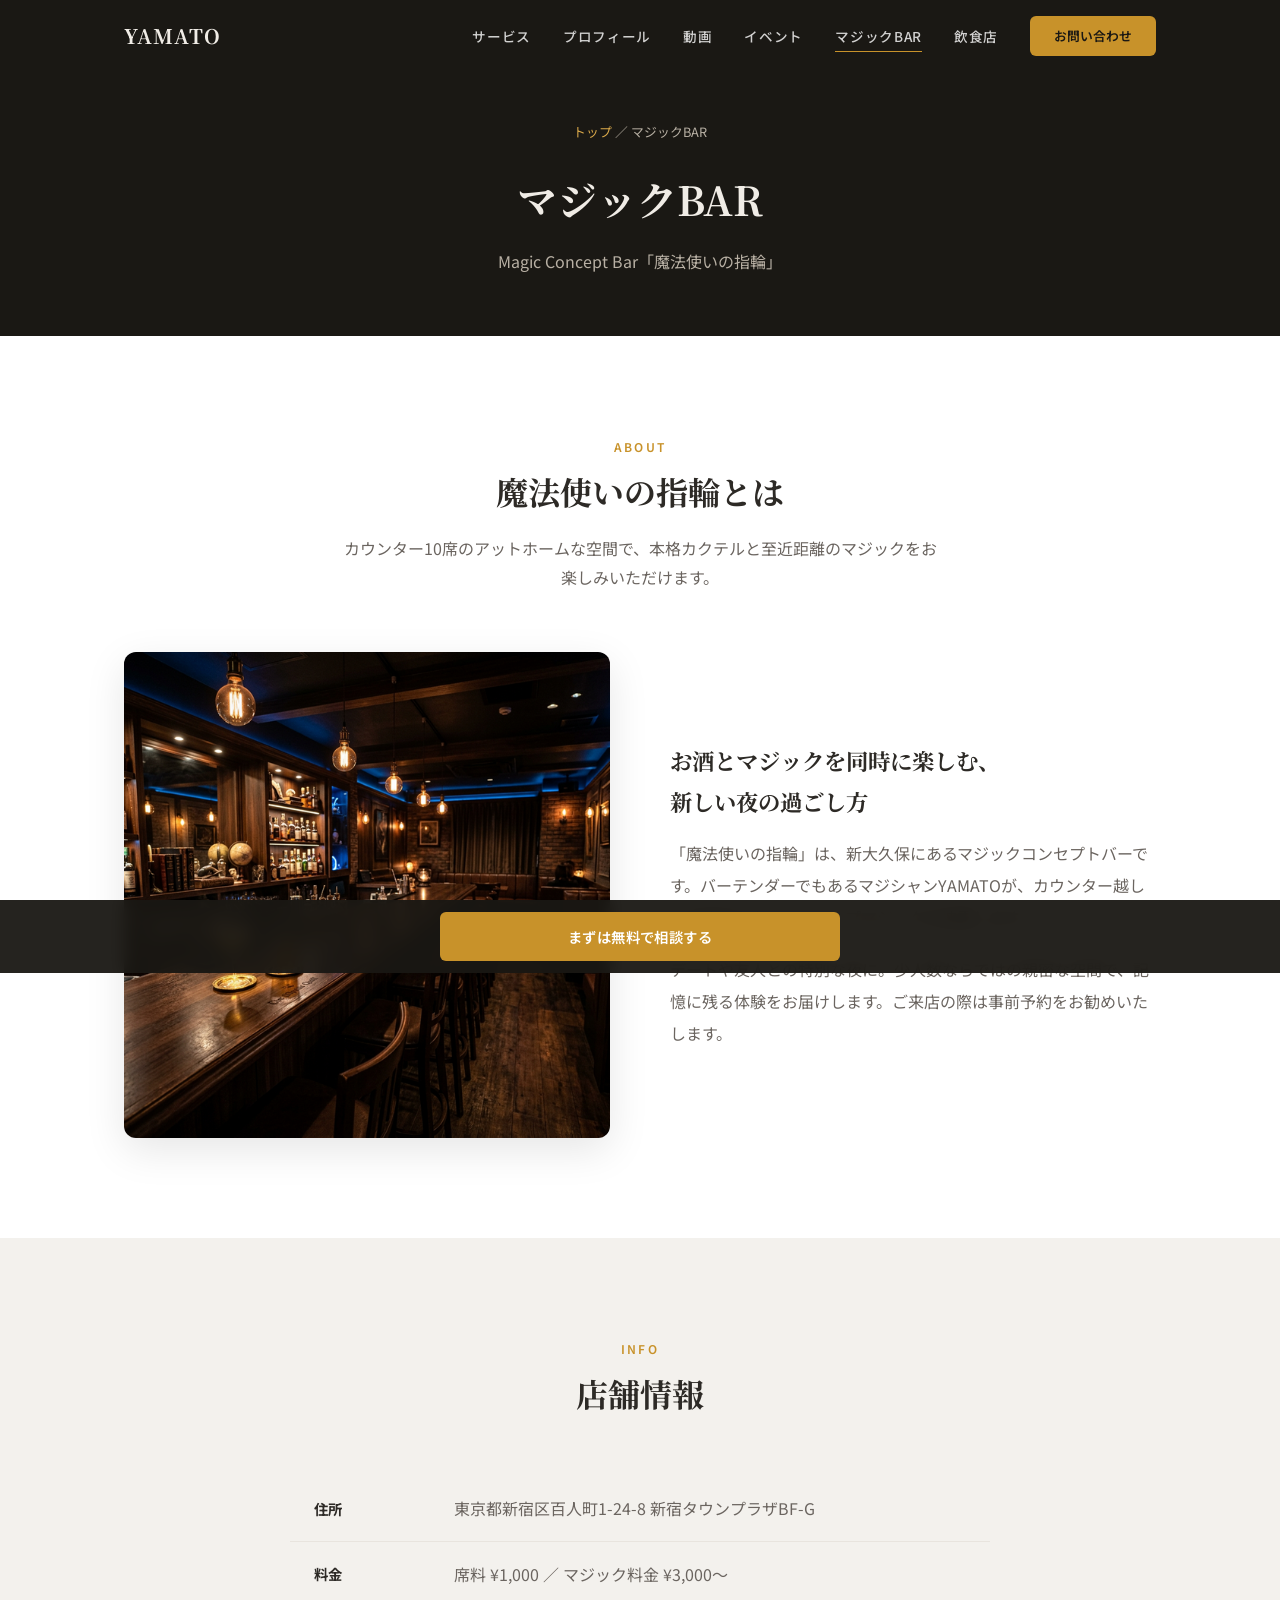
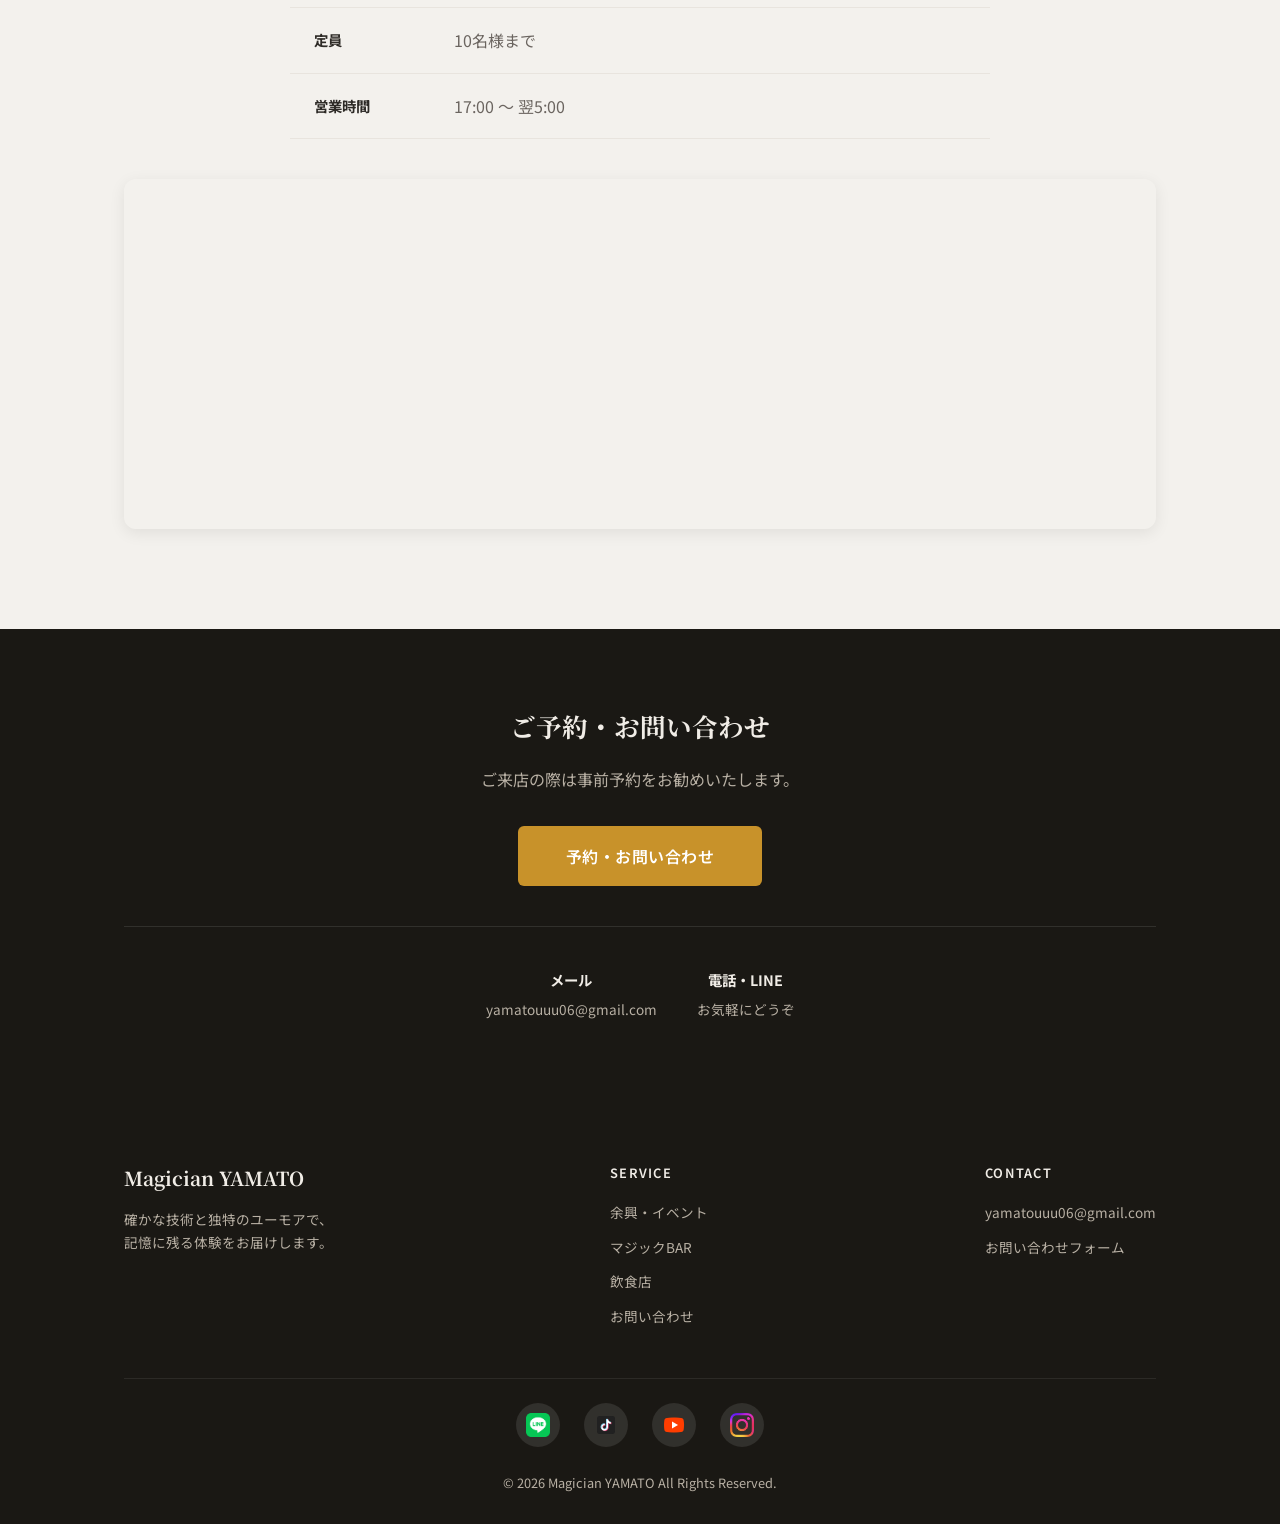
==== bar.html @ 11f5b555 "feat: サイト全体を v2 にリニューアル v1（単一CSS + 個別HTMLの静的構成）を削除し、 v2（コンポーネント化・モダンデザイン）に完全置き換え。  主な変更点: - JS分離: co" ====
<!DOCTYPE html>
<html lang="ja">

<head>
    <script type="text/javascript">
        (function (c, l, a, r, i, t, y) {
            c[a] = c[a] || function () { (c[a].q = c[a].q || []).push(arguments) };
            t = l.createElement(r); t.async = 1; t.src = "https://www.clarity.ms/tag/" + i;
            y = l.getElementsByTagName(r)[0]; y.parentNode.insertBefore(t, y);
        })(window, document, "clarity", "script", "vkam0jo5xu");
    </script>
    <script async src="https://www.googletagmanager.com/gtag/js?id=G-V3HK06NE58"></script>
    <script>
        window.dataLayer = window.dataLayer || [];
        function gtag() { dataLayer.push(arguments); }
        gtag('js', new Date());
        gtag('config', 'G-V3HK06NE58');
        gtag('config', 'AW-17816351646');
    </script>
    <meta charset="UTF-8">
    <meta name="viewport" content="width=device-width, initial-scale=1.0">
    <meta name="description"
        content="マジックBAR「魔法使いの指輪」。東京都新宿区百人町1-24-8 新宿タウンプラザBF-G。本格カクテルと至近距離のマジック。席料¥1,000、マジック料金¥3,000〜。">
    <title>マジックBAR「魔法使いの指輪」 | プロマジシャン 大和(YAMATO)</title>
    <link rel="stylesheet" href="style.css">
    <link
        href="https://fonts.googleapis.com/css2?family=Noto+Serif+JP:wght@400;700&family=Noto+Sans+JP:wght@400;500;600;700&display=swap"
        rel="stylesheet">
</head>

<body>

    <!-- Page Hero -->
    <section class="page-hero">
        <div class="container">
            <p class="breadcrumb"><a href="index.html">トップ</a> ／ マジックBAR</p>
            <h1>マジックBAR</h1>
            <p>Magic Concept Bar「魔法使いの指輪」</p>
        </div>
    </section>

    <!-- BAR紹介 -->
    <section class="section section--white">
        <div class="container">
            <div class="section-header center fade-in">
                <p class="section-label">About</p>
                <h2 class="section-title">魔法使いの指輪とは</h2>
                <p class="section-subtitle">カウンター10席のアットホームな空間で、本格カクテルと至近距離のマジックをお楽しみいただけます。</p>
            </div>

            <div class="profile-grid fade-in" style="grid-template-columns: 1fr 1fr;">
                <div class="profile-img">
                    <img src="images/bar_interior.png" alt="マジックBAR 魔法使いの指輪 店内の雰囲気">
                </div>
                <div>
                    <h3 style="font-family: var(--font-serif); font-size: 1.4rem; margin-bottom: 16px;">
                        お酒とマジックを同時に楽しむ、<br>新しい夜の過ごし方</h3>
                    <p style="color: var(--color-text-secondary); line-height: 2; margin-bottom: 20px;">
                        「魔法使いの指輪」は、新大久保にあるマジックコンセプトバーです。バーテンダーでもあるマジシャンYAMATOが、カウンター越しに本格的なクロースアップマジックを披露します。
                    </p>
                    <p style="color: var(--color-text-secondary); line-height: 2;">
                        デートや友人との特別な夜に。少人数ならではの親密な空間で、記憶に残る体験をお届けします。ご来店の際は事前予約をお勧めいたします。
                    </p>
                </div>
            </div>
        </div>
    </section>

    <!-- Shop Info -->
    <section class="section section--alt">
        <div class="container">
            <div class="section-header center fade-in">
                <p class="section-label">Info</p>
                <h2 class="section-title">店舗情報</h2>
            </div>

            <table class="shop-info-table fade-in">
                <tr>
                    <th>住所</th>
                    <td>東京都新宿区百人町1-24-8 新宿タウンプラザBF-G</td>
                </tr>
                <tr>
                    <th>料金</th>
                    <td>席料 ¥1,000 ／ マジック料金 ¥3,000〜</td>
                </tr>
                <tr>
                    <th>定員</th>
                    <td>10名様まで</td>
                </tr>
                <tr>
                    <th>営業時間</th>
                    <td>17:00 〜 翌5:00</td>
                </tr>
            </table>

            <div class="map-wrapper fade-in">
                <iframe src="https://maps.google.co.jp/maps?q=東京都新宿区百人町1-24-8+新宿タウンプラザ&output=embed"
                    title="マジックBAR 魔法使いの指輪 アクセスマップ" allowfullscreen="" loading="lazy"
                    referrerpolicy="no-referrer-when-downgrade"></iframe>
            </div>
        </div>
    </section>

    <!-- CTA -->
    <section class="section section--dark cta-section">
        <div class="container">
            <h2 class="section-title" style="font-size: 1.6rem;">ご予約・お問い合わせ</h2>
            <p>ご来店の際は事前予約をお勧めいたします。</p>
            <button type="button" class="btn btn-primary btn-lg" onclick="openContactModal()">予約・お問い合わせ</button>
            <div class="cta-contact-methods">
                <div class="cta-method">
                    <strong>メール</strong>
                    yamatouuu06@gmail.com
                </div>
                <div class="cta-method">
                    <strong>電話・LINE</strong>
                    お気軽にどうぞ
                </div>
            </div>
        </div>
    </section>

    <!-- Scripts -->
    <script src="js/components.js"></script>
    <script src="js/main.js"></script>
    <script src="js/contact-form.js"></script>
</body>

</html>
---- style.css ----
/* ======================================================
   Magician YAMATO — Design System
   Color: Light warm theme + Amber/Gold accent
   ====================================================== */

/* --- CSS Custom Properties --- */
:root {
  /* Colors - Warm Light Theme */
  --color-bg: #faf9f7;
  --color-bg-alt: #f3f1ed;
  --color-bg-white: #ffffff;
  --color-bg-dark: #1a1814;
  --color-bg-dark-alt: #2a2620;

  /* Text */
  --color-text: #2d2a26;
  --color-text-secondary: #6b6560;
  --color-text-tertiary: #9c9590;
  --color-text-on-dark: #f0ece6;
  --color-text-on-dark-secondary: #b8b0a4;

  /* Accent - Amber/Gold */
  --color-accent: #c8922a;
  --color-accent-light: #daa94a;
  --color-accent-dark: #a67620;
  --color-accent-bg: #fdf6e9;

  /* Borders & Shadows */
  --color-border: #e8e4de;
  --color-border-light: #f0ece6;
  --shadow-sm: 0 1px 3px rgba(0, 0, 0, 0.06);
  --shadow-md: 0 4px 16px rgba(0, 0, 0, 0.08);
  --shadow-lg: 0 12px 40px rgba(0, 0, 0, 0.1);
  --shadow-card: 0 2px 12px rgba(0, 0, 0, 0.05);

  /* Typography */
  --font-serif: 'Noto Serif JP', 'Georgia', serif;
  --font-sans: 'Noto Sans JP', 'Helvetica Neue', sans-serif;

  /* Spacing */
  --section-pad: 100px;
  --container-width: 1080px;

  /* Transitions */
  --transition: 0.3s ease;
  --transition-slow: 0.6s ease;
}

/* --- Reset --- */
*,
*::before,
*::after {
  margin: 0;
  padding: 0;
  box-sizing: border-box;
}

html {
  scroll-behavior: smooth;
  -webkit-text-size-adjust: 100%;
}

body {
  font-family: var(--font-sans);
  font-size: 1rem;
  line-height: 1.8;
  color: var(--color-text);
  background-color: var(--color-bg);
  -webkit-font-smoothing: antialiased;
  -moz-osx-font-smoothing: grayscale;
  overflow-x: hidden;
}

img {
  max-width: 100%;
  height: auto;
  display: block;
}

a {
  color: inherit;
  text-decoration: none;
}

ul,
ol {
  list-style: none;
}

/* --- Container --- */
.container {
  max-width: var(--container-width);
  margin: 0 auto;
  padding: 0 24px;
}

/* --- Typography --- */
.section-label {
  font-family: var(--font-sans);
  font-size: 0.75rem;
  font-weight: 600;
  letter-spacing: 0.2em;
  text-transform: uppercase;
  color: var(--color-accent);
  margin-bottom: 12px;
}

.section-title {
  font-family: var(--font-serif);
  font-size: 2rem;
  font-weight: 700;
  color: var(--color-text);
  line-height: 1.4;
  margin-bottom: 20px;
}

.section-subtitle {
  font-size: 1rem;
  color: var(--color-text-secondary);
  line-height: 1.8;
  max-width: 600px;
}

.section-header {
  margin-bottom: 60px;
}

.section-header.center {
  text-align: center;
}

.section-header.center .section-subtitle {
  margin-left: auto;
  margin-right: auto;
}

.text-accent {
  color: var(--color-accent);
}

.text-highlight {
  background: linear-gradient(transparent 60%, rgba(200, 146, 42, 0.2) 60%);
  font-weight: 700;
}

/* --- Section --- */
.section {
  padding: var(--section-pad) 0;
}

.section--alt {
  background-color: var(--color-bg-alt);
}

.section--white {
  background-color: var(--color-bg-white);
}

.section--dark {
  background-color: var(--color-bg-dark);
  color: var(--color-text-on-dark);
}

.section--dark .section-title {
  color: var(--color-text-on-dark);
}

.section--dark .section-subtitle {
  color: var(--color-text-on-dark-secondary);
}

/* ======================================================
   HEADER & NAVIGATION
   ====================================================== */
.site-header {
  position: fixed;
  top: 0;
  left: 0;
  width: 100%;
  z-index: 1000;
  transition: background-color var(--transition), box-shadow var(--transition);
}

.site-header.scrolled {
  background-color: rgba(250, 249, 247, 0.95);
  backdrop-filter: blur(12px);
  -webkit-backdrop-filter: blur(12px);
  box-shadow: var(--shadow-sm);
}

.header-inner {
  display: flex;
  align-items: center;
  justify-content: space-between;
  height: 72px;
  max-width: var(--container-width);
  margin: 0 auto;
  padding: 0 24px;
}

.header-logo {
  font-family: var(--font-serif);
  font-size: 1.25rem;
  font-weight: 700;
  color: var(--color-text-on-dark);
  letter-spacing: 0.05em;
  transition: color var(--transition);
}

.scrolled .header-logo {
  color: var(--color-text);
}

.header-nav {
  display: flex;
  align-items: center;
  gap: 32px;
}

.nav-link {
  font-size: 0.85rem;
  font-weight: 500;
  color: rgba(255, 255, 255, 0.8);
  letter-spacing: 0.05em;
  transition: color var(--transition);
  position: relative;
}

.nav-link::after {
  content: '';
  position: absolute;
  bottom: -4px;
  left: 0;
  width: 0;
  height: 1.5px;
  background-color: var(--color-accent);
  transition: width var(--transition);
}

.nav-link:hover::after,
.nav-link.active::after {
  width: 100%;
}

.scrolled .nav-link {
  color: var(--color-text);
}

.scrolled .nav-link:hover {
  color: var(--color-accent-dark);
}

.nav-cta {
  font-size: 0.8rem;
  font-weight: 600;
  color: var(--color-bg-dark);
  background-color: var(--color-accent);
  padding: 8px 24px;
  border-radius: 6px;
  transition: all var(--transition);
}

.nav-cta:hover {
  background-color: var(--color-accent-dark);
  color: #fff;
}

.scrolled .nav-cta {
  background-color: var(--color-accent);
  color: #fff;
}

/* Mobile Menu Toggle */
.menu-toggle {
  display: none;
  flex-direction: column;
  gap: 5px;
  cursor: pointer;
  padding: 4px;
  background: none;
  border: none;
  z-index: 1001;
}

.menu-toggle span {
  display: block;
  width: 24px;
  height: 2px;
  background-color: #fff;
  transition: all var(--transition);
}

.scrolled .menu-toggle span {
  background-color: var(--color-text);
}

.menu-toggle.active span:nth-child(1) {
  transform: rotate(45deg) translate(5px, 5px);
}

.menu-toggle.active span:nth-child(2) {
  opacity: 0;
}

.menu-toggle.active span:nth-child(3) {
  transform: rotate(-45deg) translate(5px, -5px);
}

/* Mobile Nav Overlay */
.mobile-nav {
  display: none;
  position: fixed;
  inset: 0;
  background-color: rgba(26, 24, 20, 0.98);
  z-index: 999;
  justify-content: center;
  align-items: center;
  flex-direction: column;
  gap: 28px;
  opacity: 0;
  transition: opacity var(--transition);
}

.mobile-nav.active {
  display: flex;
  opacity: 1;
}

.mobile-nav a {
  font-family: var(--font-serif);
  font-size: 1.4rem;
  color: var(--color-text-on-dark);
  transition: color var(--transition);
}

.mobile-nav a:hover {
  color: var(--color-accent);
}

/* ======================================================
   HERO SECTION
   ====================================================== */
.hero {
  position: relative;
  height: 100vh;
  min-height: 600px;
  max-height: 900px;
  display: flex;
  align-items: center;
  justify-content: center;
  overflow: hidden;
}

.hero-bg {
  position: absolute;
  inset: 0;
  z-index: 0;
}

.hero-bg img {
  width: 100%;
  height: 100%;
  object-fit: cover;
}

.hero-overlay {
  position: absolute;
  inset: 0;
  background: linear-gradient(to bottom,
      rgba(26, 24, 20, 0.35) 0%,
      rgba(26, 24, 20, 0.5) 50%,
      rgba(26, 24, 20, 0.7) 100%);
  z-index: 1;
}

.hero-content {
  position: relative;
  z-index: 2;
  text-align: center;
  color: #fff;
  padding: 0 24px;
}

.hero-tagline {
  font-family: var(--font-sans);
  font-size: 0.9rem;
  font-weight: 500;
  letter-spacing: 0.2em;
  color: var(--color-accent-light);
  margin-bottom: 20px;
}

.hero-title {
  font-family: var(--font-serif);
  font-size: 3.5rem;
  font-weight: 700;
  letter-spacing: 0.08em;
  line-height: 1.2;
  margin-bottom: 20px;
}

.hero-desc {
  font-size: 1rem;
  color: rgba(255, 255, 255, 0.8);
  margin-bottom: 40px;
  letter-spacing: 0.05em;
}

.hero-actions {
  display: flex;
  gap: 16px;
  justify-content: center;
  flex-wrap: wrap;
}

/* ======================================================
   BUTTONS
   ====================================================== */
.btn {
  display: inline-flex;
  align-items: center;
  justify-content: center;
  gap: 8px;
  font-family: var(--font-sans);
  font-weight: 600;
  font-size: 0.9rem;
  letter-spacing: 0.03em;
  padding: 14px 36px;
  border-radius: 6px;
  border: none;
  cursor: pointer;
  transition: all var(--transition);
  white-space: nowrap;
}

.btn-primary {
  background-color: var(--color-accent);
  color: #fff;
}

.btn-primary:hover {
  background-color: var(--color-accent-dark);
  transform: translateY(-1px);
  box-shadow: 0 4px 12px rgba(200, 146, 42, 0.3);
}

.btn-outline {
  background-color: transparent;
  color: #fff;
  border: 1.5px solid rgba(255, 255, 255, 0.5);
}

.btn-outline:hover {
  border-color: #fff;
  background-color: rgba(255, 255, 255, 0.1);
}

.btn-outline-dark {
  background-color: transparent;
  color: var(--color-text);
  border: 1.5px solid var(--color-border);
}

.btn-outline-dark:hover {
  border-color: var(--color-accent);
  color: var(--color-accent);
}

.btn-lg {
  padding: 18px 48px;
  font-size: 1rem;
}

.btn-sm {
  padding: 10px 24px;
  font-size: 0.85rem;
}

/* ======================================================
   SERVICE CARDS
   ====================================================== */
.service-grid {
  display: grid;
  grid-template-columns: repeat(3, 1fr);
  gap: 28px;
}

.service-card {
  background: var(--color-bg-white);
  border-radius: 12px;
  overflow: hidden;
  border: 1px solid var(--color-border-light);
  transition: all var(--transition);
  display: flex;
  flex-direction: column;
}

.service-card:hover {
  transform: translateY(-4px);
  box-shadow: var(--shadow-lg);
  border-color: transparent;
}

.service-card-img {
  height: 220px;
  overflow: hidden;
}

.service-card-img img {
  width: 100%;
  height: 100%;
  object-fit: cover;
  transition: transform var(--transition-slow);
}

.service-card:hover .service-card-img img {
  transform: scale(1.05);
}

.service-card-body {
  padding: 28px;
  flex: 1;
  display: flex;
  flex-direction: column;
}

.service-card-title {
  font-family: var(--font-serif);
  font-size: 1.25rem;
  font-weight: 700;
  color: var(--color-text);
  margin-bottom: 12px;
}

.service-tags {
  display: flex;
  flex-wrap: wrap;
  gap: 6px;
  margin-bottom: 16px;
}

.service-tag {
  font-size: 0.75rem;
  font-weight: 600;
  color: var(--color-accent-dark);
  background-color: var(--color-accent-bg);
  padding: 4px 12px;
  border-radius: 20px;
}

.service-card-desc {
  font-size: 0.9rem;
  color: var(--color-text-secondary);
  line-height: 1.8;
  flex: 1;
  margin-bottom: 20px;
}

.service-card-link {
  font-size: 0.85rem;
  font-weight: 600;
  color: var(--color-accent);
  display: inline-flex;
  align-items: center;
  gap: 6px;
  transition: gap var(--transition);
}

.service-card-link:hover {
  gap: 10px;
}

.service-card-link::after {
  content: '→';
}

/* ======================================================
   PROFILE SECTION
   ====================================================== */
.profile-grid {
  display: grid;
  grid-template-columns: 380px 1fr;
  gap: 60px;
  align-items: center;
}

.profile-img {
  border-radius: 12px;
  overflow: hidden;
  box-shadow: var(--shadow-lg);
}

.profile-img img {
  width: 100%;
  height: auto;
}

.profile-name {
  font-family: var(--font-serif);
  font-size: 1.8rem;
  font-weight: 700;
  color: var(--color-text);
  margin-bottom: 6px;
}

.profile-role {
  font-size: 0.85rem;
  color: var(--color-accent);
  font-weight: 500;
  letter-spacing: 0.1em;
  margin-bottom: 24px;
}

.profile-stats {
  display: flex;
  gap: 24px;
  margin-bottom: 24px;
  padding: 20px 0;
  border-top: 1px solid var(--color-border);
  border-bottom: 1px solid var(--color-border);
}

.profile-stat dt {
  font-size: 0.75rem;
  color: var(--color-text-tertiary);
  font-weight: 600;
  letter-spacing: 0.05em;
  margin-bottom: 4px;
}

.profile-stat dd {
  font-size: 0.9rem;
  font-weight: 600;
  color: var(--color-text);
}

.profile-bio {
  font-size: 0.95rem;
  color: var(--color-text-secondary);
  line-height: 2;
}

/* ======================================================
   VIDEO SECTION
   ====================================================== */
.video-wrapper {
  max-width: 800px;
  margin: 0 auto;
  border-radius: 12px;
  overflow: hidden;
  box-shadow: var(--shadow-lg);
}

.video-container {
  position: relative;
  padding-bottom: 56.25%;
  height: 0;
}

.video-container iframe {
  position: absolute;
  inset: 0;
  width: 100%;
  height: 100%;
  border: none;
}

/* ======================================================
   REASON CARDS
   ====================================================== */
.reason-grid {
  display: grid;
  grid-template-columns: repeat(3, 1fr);
  gap: 28px;
}

.reason-card {
  background: var(--color-bg-white);
  border: 1px solid var(--color-border-light);
  border-radius: 12px;
  padding: 36px 28px;
  text-align: center;
  transition: all var(--transition);
}

.reason-card:hover {
  transform: translateY(-4px);
  box-shadow: var(--shadow-md);
  border-color: var(--color-accent);
}

.reason-number {
  font-family: var(--font-serif);
  font-size: 2.5rem;
  font-weight: 700;
  color: var(--color-accent);
  line-height: 1;
  margin-bottom: 16px;
  opacity: 0.6;
}

.reason-card h3 {
  font-family: var(--font-serif);
  font-size: 1.15rem;
  font-weight: 700;
  color: var(--color-text);
  margin-bottom: 8px;
}

.reason-card h4 {
  font-size: 0.95rem;
  font-weight: 700;
  color: var(--color-accent-dark);
  margin-bottom: 16px;
}

.reason-card p {
  font-size: 0.9rem;
  color: var(--color-text-secondary);
  line-height: 1.8;
}

/* ======================================================
   FLOW / STEPS
   ====================================================== */
.flow-grid {
  display: grid;
  grid-template-columns: repeat(4, 1fr);
  gap: 20px;
  position: relative;
}

.flow-grid::before {
  content: '';
  position: absolute;
  top: 40px;
  left: 60px;
  right: 60px;
  height: 1px;
  background: var(--color-border);
  z-index: 0;
}

.flow-step {
  text-align: center;
  position: relative;
  z-index: 1;
}

.flow-step-num {
  width: 56px;
  height: 56px;
  border-radius: 50%;
  background-color: var(--color-accent);
  color: #fff;
  font-family: var(--font-serif);
  font-size: 1.2rem;
  font-weight: 700;
  display: flex;
  align-items: center;
  justify-content: center;
  margin: 0 auto 20px;
}

.flow-step h4 {
  font-size: 0.95rem;
  font-weight: 700;
  color: var(--color-text);
  margin-bottom: 8px;
}

.flow-step p {
  font-size: 0.85rem;
  color: var(--color-text-secondary);
  line-height: 1.7;
}

/* ======================================================
   CTA SECTION
   ====================================================== */
.cta-section {
  text-align: center;
  padding: 80px 0;
}

.cta-section .section-title {
  color: var(--color-text-on-dark);
}

.cta-section p {
  color: var(--color-text-on-dark-secondary);
  margin-bottom: 32px;
}

.cta-contact-methods {
  display: flex;
  justify-content: center;
  gap: 40px;
  margin-top: 40px;
  padding-top: 40px;
  border-top: 1px solid rgba(255, 255, 255, 0.1);
}

.cta-method {
  text-align: center;
  color: var(--color-text-on-dark-secondary);
  font-size: 0.85rem;
}

.cta-method strong {
  display: block;
  color: var(--color-text-on-dark);
  font-size: 0.9rem;
  margin-bottom: 4px;
}

/* ======================================================
   PAGE HEADER (Sub Pages)
   ====================================================== */
.page-hero {
  background-color: var(--color-bg-dark);
  padding: 120px 0 60px;
  text-align: center;
}

.page-hero .breadcrumb {
  font-size: 0.8rem;
  color: var(--color-text-on-dark-secondary);
  margin-bottom: 20px;
}

.page-hero .breadcrumb a {
  color: var(--color-accent-light);
  transition: opacity var(--transition);
}

.page-hero .breadcrumb a:hover {
  opacity: 0.7;
}

.page-hero h1 {
  font-family: var(--font-serif);
  font-size: 2.5rem;
  font-weight: 700;
  color: var(--color-text-on-dark);
  margin-bottom: 12px;
}

.page-hero p {
  font-size: 1rem;
  color: var(--color-text-on-dark-secondary);
}

/* ======================================================
   PLAN CARDS (Event Page)
   ====================================================== */
.plan-grid {
  display: grid;
  grid-template-columns: repeat(2, 1fr);
  gap: 28px;
}

.plan-card {
  background: var(--color-bg-white);
  border: 1px solid var(--color-border-light);
  border-radius: 12px;
  overflow: hidden;
  display: flex;
  flex-direction: column;
  transition: all var(--transition);
}

.plan-card:hover {
  transform: translateY(-4px);
  box-shadow: var(--shadow-lg);
  border-color: var(--color-accent);
}

.plan-card-img {
  height: 240px;
  overflow: hidden;
}

.plan-card-img img {
  width: 100%;
  height: 100%;
  object-fit: cover;
}

.plan-card-body {
  padding: 28px;
  flex: 1;
  display: flex;
  flex-direction: column;
}

.plan-card-title {
  font-family: var(--font-serif);
  font-size: 1.3rem;
  font-weight: 700;
  color: var(--color-text);
  margin-bottom: 8px;
}

.plan-card-catch {
  font-size: 0.9rem;
  font-weight: 600;
  color: var(--color-accent);
  margin-bottom: 12px;
}

.plan-card-desc {
  font-size: 0.9rem;
  color: var(--color-text-secondary);
  line-height: 1.8;
  flex: 1;
  margin-bottom: 20px;
}

.plan-card-price {
  background: var(--color-bg-alt);
  border: 1px solid var(--color-border);
  text-align: center;
  padding: 14px;
  border-radius: 8px;
  font-family: var(--font-serif);
  font-size: 1.4rem;
  font-weight: 700;
  color: var(--color-text);
}

.plan-note {
  text-align: center;
  color: var(--color-text-tertiary);
  font-size: 0.85rem;
  margin-top: 24px;
}

/* ======================================================
   SHOP INFO TABLE (BAR Page)
   ====================================================== */
.shop-info-table {
  width: 100%;
  max-width: 700px;
  margin: 0 auto;
  border-collapse: collapse;
  font-size: 1rem;
}

.shop-info-table th,
.shop-info-table td {
  padding: 18px 24px;
  border-bottom: 1px solid var(--color-border);
}

.shop-info-table th {
  font-weight: 700;
  color: var(--color-text);
  text-align: left;
  width: 140px;
  font-size: 0.9rem;
}

.shop-info-table td {
  color: var(--color-text-secondary);
}

/* ======================================================
   MAP
   ====================================================== */
.map-wrapper {
  border-radius: 12px;
  overflow: hidden;
  box-shadow: var(--shadow-md);
  margin-top: 40px;
}

.map-wrapper iframe {
  width: 100%;
  height: 350px;
  border: none;
  display: block;
}

/* ======================================================
   BENEFIT CARDS (Restaurant Page)
   ====================================================== */
.benefit-grid {
  display: grid;
  grid-template-columns: repeat(3, 1fr);
  gap: 28px;
}

.benefit-card {
  background: var(--color-bg-white);
  border: 1px solid var(--color-border-light);
  border-radius: 12px;
  padding: 32px 24px;
  text-align: center;
  transition: all var(--transition);
}

.benefit-card:hover {
  transform: translateY(-4px);
  box-shadow: var(--shadow-md);
}

.benefit-icon {
  font-size: 2.5rem;
  margin-bottom: 16px;
}

.benefit-card h3 {
  font-size: 1.05rem;
  font-weight: 700;
  color: var(--color-text);
  margin-bottom: 12px;
}

.benefit-card p {
  font-size: 0.9rem;
  color: var(--color-text-secondary);
  line-height: 1.8;
}

/* ======================================================
   CONTACT FORM
   ====================================================== */
.form-container {
  max-width: 640px;
  margin: 0 auto;
  background: var(--color-bg-white);
  border: 1px solid var(--color-border-light);
  border-radius: 16px;
  padding: 48px 40px;
  box-shadow: var(--shadow-md);
}

.form-steps-indicator {
  display: flex;
  justify-content: center;
  gap: 8px;
  margin-bottom: 40px;
}

.step-dot {
  width: 10px;
  height: 10px;
  border-radius: 50%;
  background-color: var(--color-border);
  transition: all var(--transition);
}

.step-dot.active {
  background-color: var(--color-accent);
  width: 28px;
  border-radius: 5px;
}

.form-step {
  display: none;
}

.form-step.active {
  display: block;
  animation: fadeIn 0.3s ease;
}

@keyframes fadeIn {
  from {
    opacity: 0;
    transform: translateY(10px);
  }

  to {
    opacity: 1;
    transform: translateY(0);
  }
}

.form-step h3 {
  font-family: var(--font-serif);
  font-size: 1.3rem;
  font-weight: 700;
  color: var(--color-text);
  margin-bottom: 8px;
}

.form-step>p {
  font-size: 0.9rem;
  color: var(--color-text-secondary);
  margin-bottom: 28px;
}

.form-group {
  margin-bottom: 20px;
}

.form-group label {
  display: block;
  font-size: 0.85rem;
  font-weight: 600;
  color: var(--color-text);
  margin-bottom: 8px;
}

.form-group label .required {
  color: #c44;
  font-size: 0.75rem;
  margin-left: 4px;
}

.form-group input,
.form-group textarea,
.form-group select {
  width: 100%;
  padding: 12px 16px;
  border: 1px solid var(--color-border);
  border-radius: 8px;
  font-size: 0.95rem;
  font-family: var(--font-sans);
  color: var(--color-text);
  background: var(--color-bg);
  transition: border-color var(--transition);
}

.form-group input:focus,
.form-group textarea:focus,
.form-group select:focus {
  outline: none;
  border-color: var(--color-accent);
  box-shadow: 0 0 0 3px rgba(200, 146, 42, 0.1);
}

.form-group textarea {
  min-height: 120px;
  resize: vertical;
}

/* Radio / Selection Cards */
.selection-cards {
  display: grid;
  grid-template-columns: repeat(auto-fit, minmax(160px, 1fr));
  gap: 12px;
}

.selection-card {
  position: relative;
  cursor: pointer;
}

.selection-card input {
  position: absolute;
  opacity: 0;
  width: 0;
  height: 0;
}

.selection-card-label {
  display: block;
  padding: 16px;
  border: 1.5px solid var(--color-border);
  border-radius: 10px;
  text-align: center;
  font-weight: 600;
  font-size: 0.9rem;
  color: var(--color-text-secondary);
  transition: all var(--transition);
  cursor: pointer;
}

.selection-card input:checked+.selection-card-label {
  border-color: var(--color-accent);
  background-color: var(--color-accent-bg);
  color: var(--color-accent-dark);
}

.selection-card-label:hover {
  border-color: var(--color-accent);
}

.form-actions {
  display: flex;
  gap: 12px;
  justify-content: space-between;
  margin-top: 32px;
}

.form-actions .btn {
  flex: 1;
}

.form-note {
  font-size: 0.8rem;
  color: var(--color-text-tertiary);
  margin-top: 20px;
  text-align: center;
  line-height: 1.7;
}

/* Success State */
.form-success {
  text-align: center;
  padding: 40px 0;
}

.form-success-icon {
  font-size: 3rem;
  margin-bottom: 20px;
}

.form-success h3 {
  font-family: var(--font-serif);
  font-size: 1.5rem;
  margin-bottom: 12px;
}

.form-success p {
  color: var(--color-text-secondary);
}

/* ======================================================
   FOOTER
   ====================================================== */
.site-footer {
  background-color: var(--color-bg-dark);
  color: var(--color-text-on-dark-secondary);
  padding: 60px 0 30px;
}

.footer-inner {
  display: flex;
  justify-content: space-between;
  align-items: flex-start;
  gap: 40px;
  margin-bottom: 40px;
}

.footer-brand {
  font-family: var(--font-serif);
  font-size: 1.2rem;
  font-weight: 700;
  color: var(--color-text-on-dark);
  margin-bottom: 12px;
}

.footer-desc {
  font-size: 0.85rem;
  line-height: 1.7;
  max-width: 320px;
}

.footer-links h4 {
  font-size: 0.8rem;
  font-weight: 600;
  letter-spacing: 0.1em;
  color: var(--color-text-on-dark);
  margin-bottom: 16px;
}

.footer-links a {
  display: block;
  font-size: 0.85rem;
  color: var(--color-text-on-dark-secondary);
  margin-bottom: 10px;
  transition: color var(--transition);
}

.footer-links a:hover {
  color: var(--color-accent-light);
}

/* SNS Icons */
.footer-sns {
  display: flex;
  justify-content: center;
  gap: 1.5rem;
  margin-bottom: 1.5rem;
}

.footer-sns a {
  display: flex;
  align-items: center;
  justify-content: center;
  width: 44px;
  height: 44px;
  border-radius: 50%;
  background: rgba(255, 255, 255, 0.1);
  color: var(--color-text-on-dark);
  text-decoration: none;
  transition: all var(--transition-base);
}

.footer-sns a img {
  width: 24px;
  height: 24px;
  border-radius: 4px;
  /* アイコンのデザインを壊さない程度 */
  object-fit: contain;
  transition: all var(--transition-base);
}

.footer-sns a:hover {
  transform: translateY(-3px);
  background: rgba(255, 255, 255, 0.2);
}

/* 画像は元々色がついているため背景色のグラデーションや一律のカラーは避け、シャドウのみで強調 */
.footer-sns a[aria-label="LINE"]:hover {
  box-shadow: 0 4px 12px rgba(6, 199, 85, 0.4);
}

.footer-sns a[aria-label="TikTok"]:hover {
  box-shadow: 0 4px 12px rgba(255, 255, 255, 0.2);
}

.footer-sns a[aria-label="YouTube"]:hover {
  box-shadow: 0 4px 12px rgba(255, 0, 0, 0.4);
}

.footer-sns a[aria-label="Instagram"]:hover {
  box-shadow: 0 4px 12px rgba(220, 39, 67, 0.4);
}

.footer-bottom {
  border-top: 1px solid rgba(255, 255, 255, 0.08);
  padding-top: 24px;
  font-size: 0.8rem;
  text-align: center;
}

/* ======================================================
   STICKY CTA
   ====================================================== */
.sticky-cta {
  position: fixed;
  bottom: 0;
  left: 0;
  width: 100%;
  background: rgba(26, 24, 20, 0.95);
  backdrop-filter: blur(8px);
  -webkit-backdrop-filter: blur(8px);
  padding: 12px 24px;
  z-index: 900;
  display: flex;
  justify-content: center;
  transform: translateY(100%);
  transition: transform var(--transition);
}

.sticky-cta.visible {
  transform: translateY(0);
}

.sticky-cta .btn {
  width: 100%;
  max-width: 400px;
}

/* ======================================================
   SCROLL ANIMATIONS
   ====================================================== */
.fade-in {
  opacity: 0;
  transform: translateY(24px);
  transition: opacity 0.7s ease, transform 0.7s ease;
}

.fade-in.visible {
  opacity: 1;
  transform: translateY(0);
}

/* ======================================================
   RESPONSIVE
   ====================================================== */
@media (max-width: 900px) {
  :root {
    --section-pad: 70px;
  }

  .header-nav {
    display: none;
  }

  .menu-toggle {
    display: flex;
  }

  .hero-title {
    font-size: 2.4rem;
  }

  .service-grid,
  .reason-grid,
  .benefit-grid {
    grid-template-columns: repeat(2, 1fr);
  }

  .profile-grid {
    grid-template-columns: 1fr;
    gap: 40px;
  }

  .profile-img {
    max-width: 320px;
    margin: 0 auto;
  }

  .flow-grid {
    grid-template-columns: repeat(2, 1fr);
    gap: 28px;
  }

  .flow-grid::before {
    display: none;
  }

  .site-footer {
    padding-bottom: 90px;
  }

  .footer-inner {
    flex-direction: column;
  }
}

/* ======================================================
   CONTACT MODAL
   ====================================================== */
.contact-modal-overlay {
  position: fixed;
  top: 0;
  left: 0;
  width: 100%;
  height: 100vh;
  background: rgba(26, 24, 20, 0.95);
  backdrop-filter: blur(8px);
  -webkit-backdrop-filter: blur(8px);
  padding: 12px 24px;
  z-index: 9999;
  display: flex;
  justify-content: center;
  align-items: center;
  /* 中央に配置 */
  opacity: 0;
  pointer-events: none;
  transition: opacity var(--transition);
}

.contact-modal-overlay.active {
  opacity: 1;
  pointer-events: auto;
}

.contact-modal-content {
  background: var(--color-bg);
  width: 100%;
  max-width: 600px;
  max-height: 90vh;
  /* スマホでも見切れないように */
  border-radius: 12px;
  position: relative;
  overflow-y: auto;
  box-shadow: 0 20px 40px rgba(0, 0, 0, 0.4);
  transform: translateY(20px);
  transition: transform var(--transition);
}

.contact-modal-overlay.active .contact-modal-content {
  transform: translateY(0);
}

.contact-modal-close {
  position: absolute;
  top: 16px;
  right: 16px;
  width: 32px;
  height: 32px;
  background: none;
  border: none;
  cursor: pointer;
  z-index: 10;
}

.contact-modal-close::before,
.contact-modal-close::after {
  content: '';
  position: absolute;
  top: 15px;
  left: 6px;
  width: 20px;
  height: 2px;
  background-color: var(--color-text);
  transition: background-color var(--transition);
}

.contact-modal-close::before {
  transform: rotate(45deg);
}

.contact-modal-close::after {
  transform: rotate(-45deg);
}

.contact-modal-close:hover::before,
.contact-modal-close:hover::after {
  background-color: var(--color-accent);
}

/* 背景固定用 */
body.modal-open {
  overflow: hidden;
}

@media (max-width: 600px) {
  :root {
    --section-pad: 56px;
  }

  .section-title {
    font-size: 1.6rem;
  }

  .hero {
    min-height: 500px;
  }

  .hero-title {
    font-size: 2rem;
  }

  .hero-tagline {
    font-size: 0.8rem;
  }

  .hero-actions {
    flex-direction: column;
    align-items: center;
  }

  .hero-actions .btn {
    width: 100%;
    max-width: 280px;
  }

  .service-grid,
  .reason-grid,
  .benefit-grid {
    grid-template-columns: 1fr;
  }

  .plan-grid {
    grid-template-columns: 1fr;
  }

  .flow-grid {
    grid-template-columns: 1fr;
    gap: 24px;
  }

  .cta-contact-methods {
    flex-direction: column;
    gap: 20px;
  }

  .form-container {
    padding: 32px 24px;
  }

  .page-hero h1 {
    font-size: 1.8rem;
  }

  .selection-cards {
    grid-template-columns: 1fr;
  }
}

/* --- Body padding for fixed header --- */
body {
  padding-top: 0;
}

/* Pages with page-hero don't need additional padding */
body.has-hero {
  padding-top: 0;
}

/* Pages without hero need padding for fixed header */
body.no-hero {
  padding-top: 72px;
}
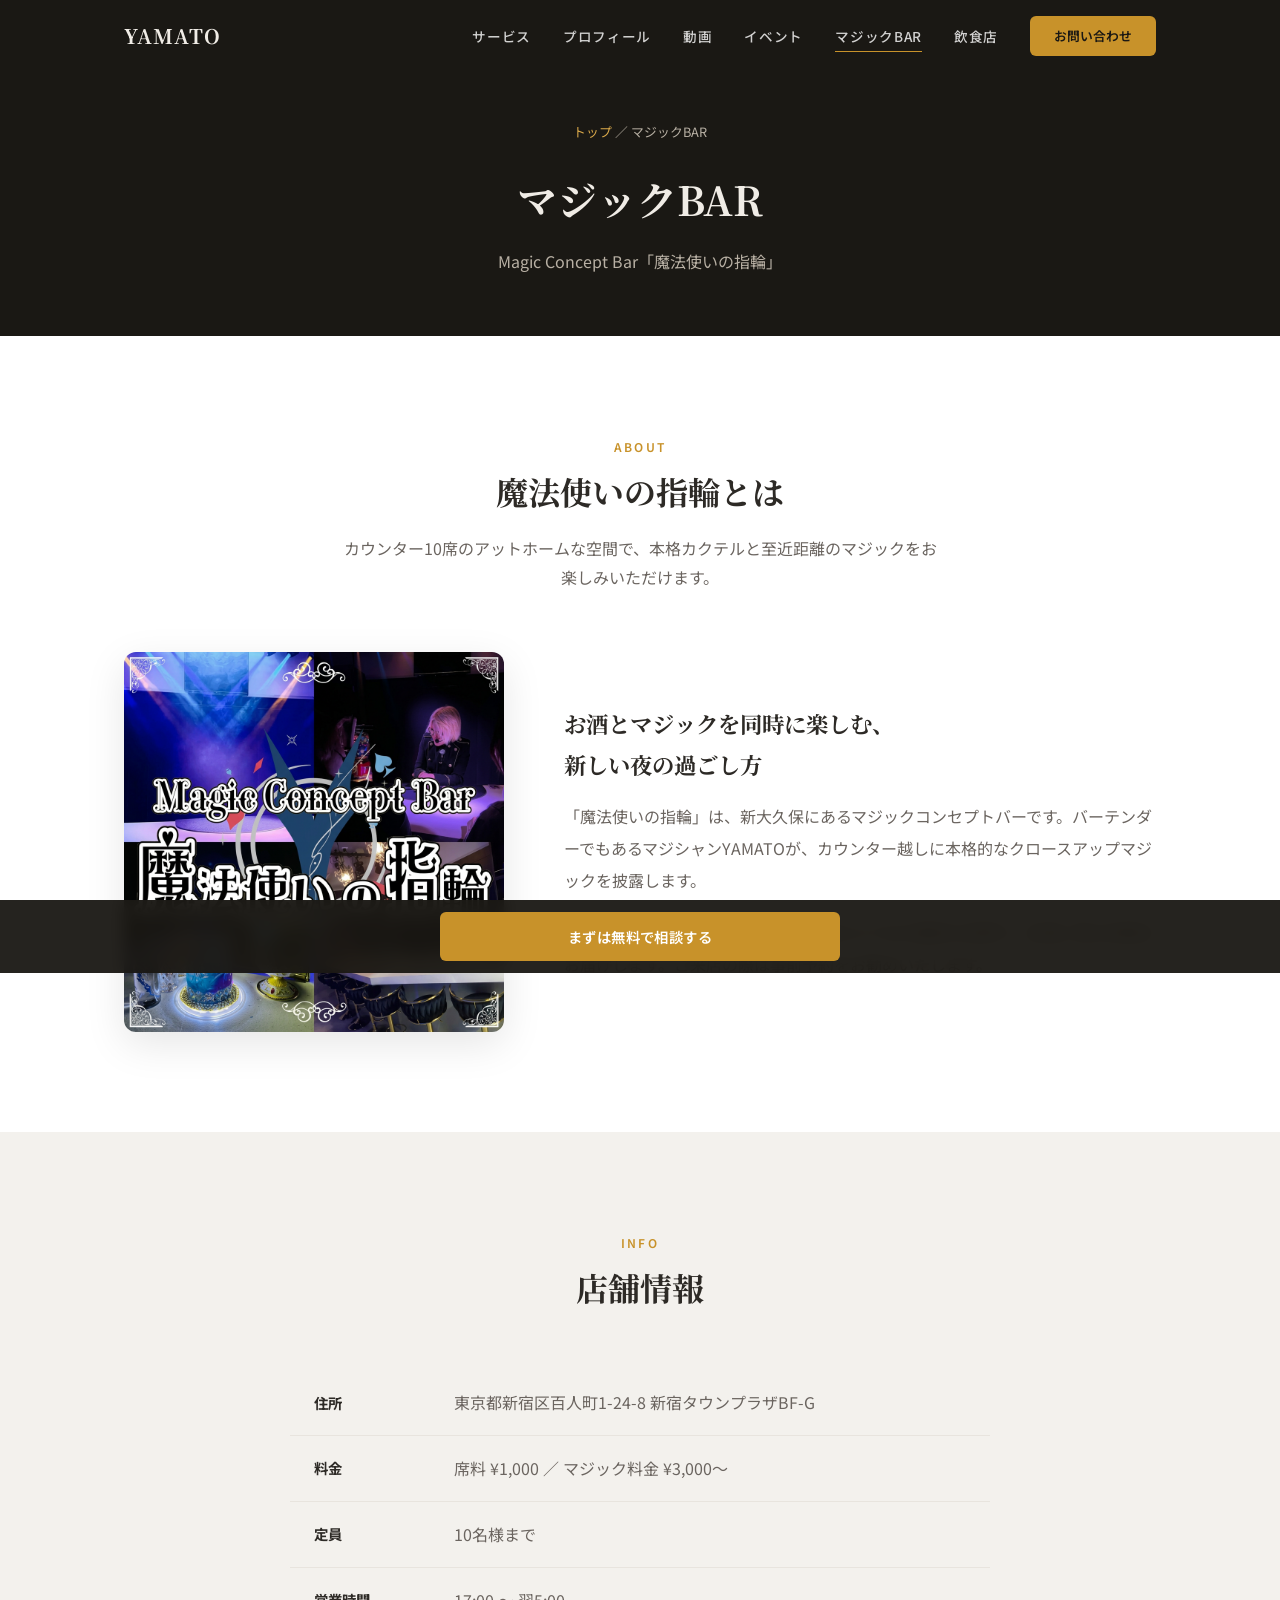
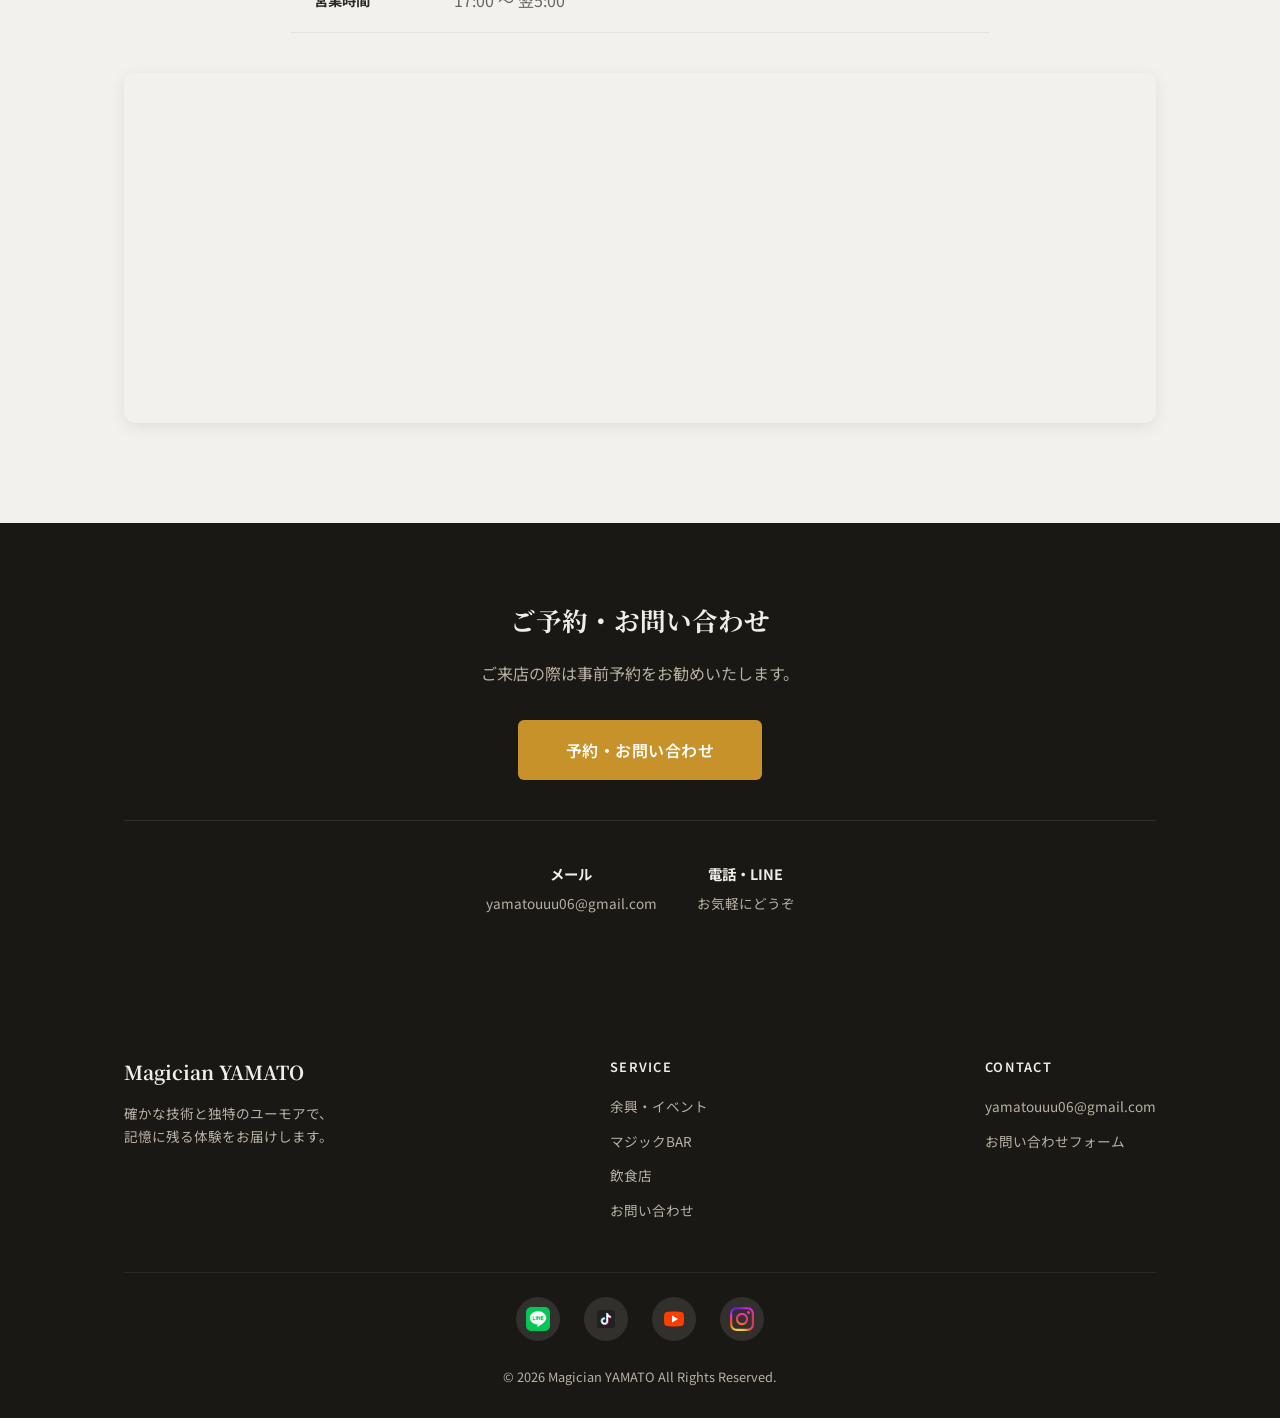
==== commit 1535236d: "style: サブページ（イベント、バー、飲食店）のスマホ表示レイアウトを改善 - event.html, bar.html, restaurant.html の .profile-grid からレイ" ====
--- a/bar.html
+++ b/bar.html
@@ -48,7 +48,7 @@
                 <p class="section-subtitle">カウンター10席のアットホームな空間で、本格カクテルと至近距離のマジックをお楽しみいただけます。</p>
             </div>
 
-            <div class="profile-grid fade-in" style="grid-template-columns: 1fr 1fr;">
+            <div class="profile-grid fade-in">
                 <div class="profile-img">
                     <img src="images/bar_interior.png" alt="マジックBAR 魔法使いの指輪 店内の雰囲気">
                 </div>
--- a/style.css
+++ b/style.css
@@ -1556,7 +1556,33 @@
 
   .flow-grid {
     grid-template-columns: 1fr;
-    gap: 24px;
+    gap: 16px;
+  }
+
+  .flow-step {
+    display: flex;
+    text-align: left;
+    align-items: flex-start;
+    gap: 16px;
+    padding-bottom: 16px;
+    border-bottom: 1px solid var(--color-border);
+  }
+
+  .flow-step:last-child {
+    border-bottom: none;
+    padding-bottom: 0;
+  }
+
+  .flow-step-num {
+    margin: 0;
+    width: 40px;
+    height: 40px;
+    font-size: 1rem;
+    flex-shrink: 0;
+  }
+
+  .flow-step-content {
+    flex: 1;
   }
 
   .cta-contact-methods {
@@ -1568,8 +1594,58 @@
     padding: 32px 24px;
   }
 
+  /* フォームモーダルを全画面表示＆スクロール可能に */
+  .contact-modal-overlay {
+    padding: 0;
+    align-items: flex-start;
+  }
+
+  .contact-modal-content {
+    max-height: 100vh;
+    height: 100vh;
+    border-radius: 0;
+    transform: translateY(100%);
+    display: flex;
+    flex-direction: column;
+  }
+
+  .contact-modal-overlay.active .contact-modal-content {
+    transform: translateY(0);
+  }
+
+  .contact-modal-body {
+    flex: 1;
+    overflow-y: auto;
+    -webkit-overflow-scrolling: touch;
+    padding-bottom: 40px;
+    /* スクロール下部の余白 */
+  }
+
+  .form-container {
+    border: none;
+    box-shadow: none;
+    padding: 24px 20px;
+  }
+
+  .page-hero {
+    padding: 100px 0 40px;
+  }
+
   .page-hero h1 {
     font-size: 1.8rem;
+    line-height: 1.4;
+  }
+
+  /* テキストが画面端にはみ出るのを防ぐ */
+  p,
+  h1,
+  h2,
+  h3,
+  h4,
+  h5,
+  h6,
+  .section-subtitle {
+    word-break: break-word;
   }
 
   .selection-cards {
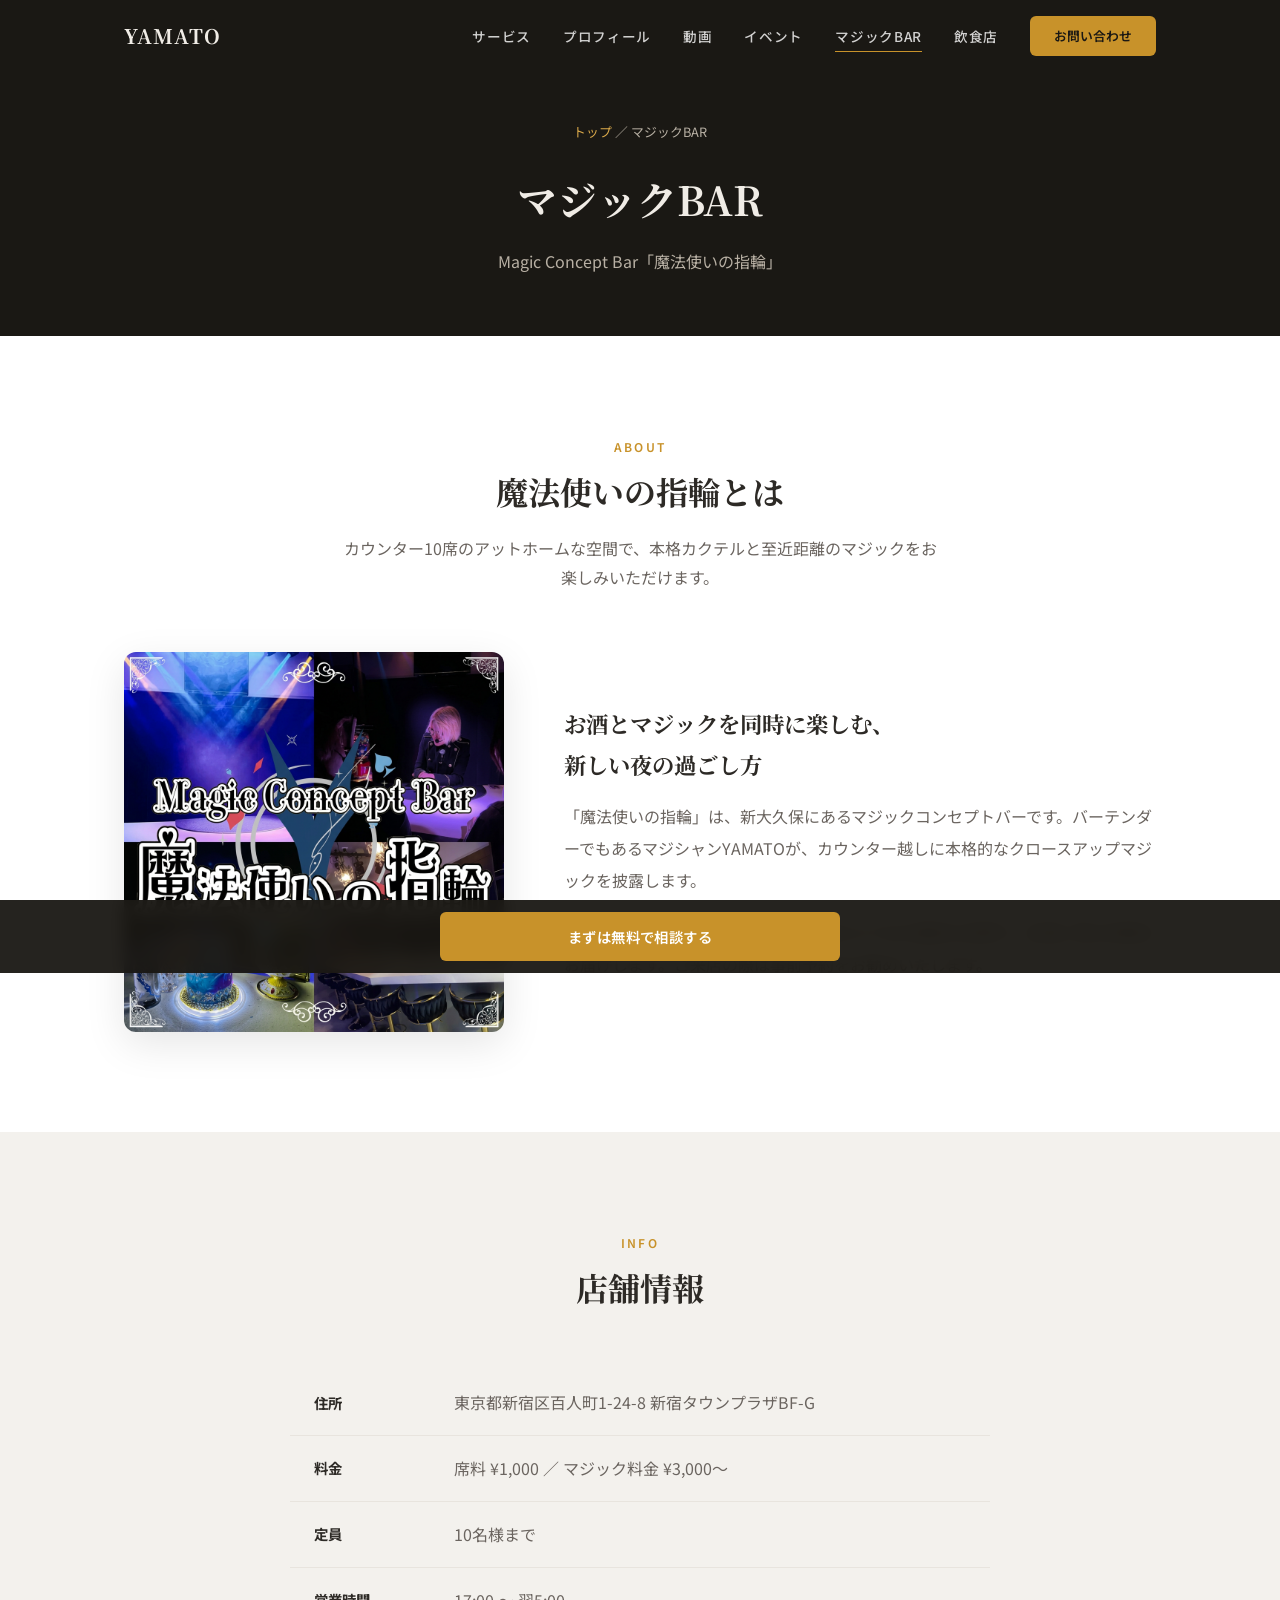
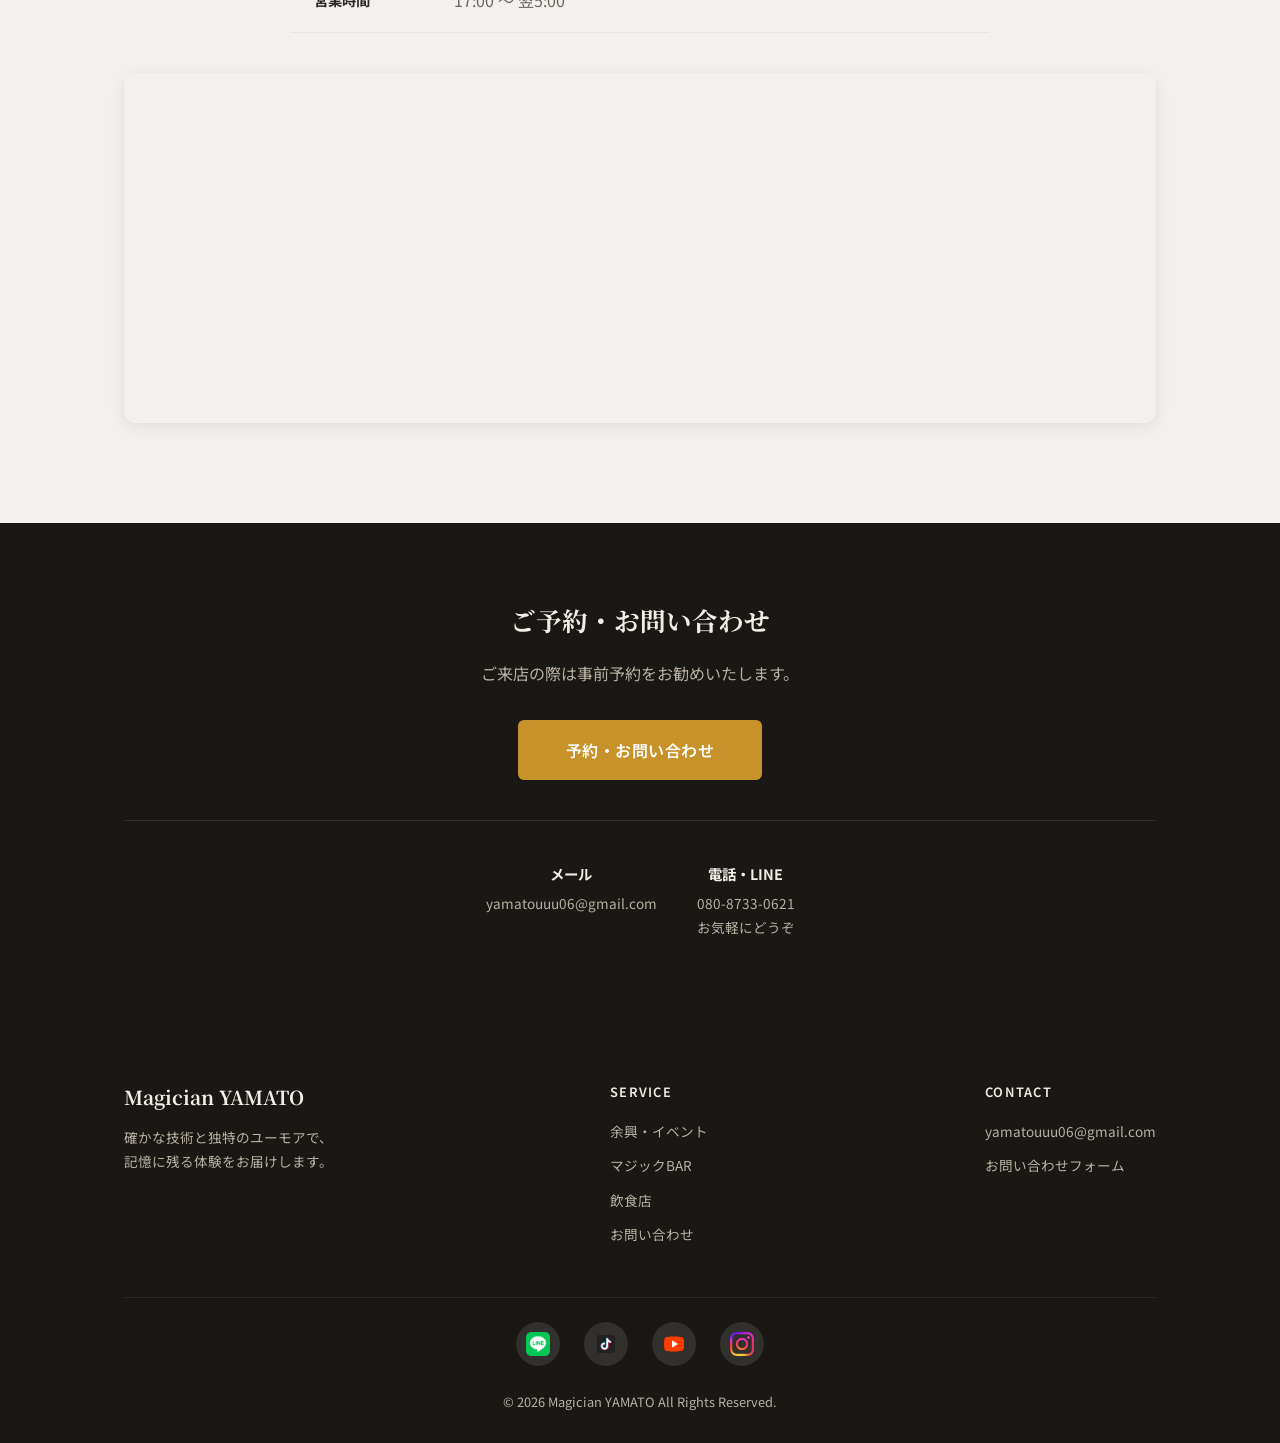
==== commit 998df17b: "feat: 各ページのお問い合わせ・CTA部分に電話番号を追加" ====
--- a/bar.html
+++ b/bar.html
@@ -114,6 +114,7 @@
                 </div>
                 <div class="cta-method">
                     <strong>電話・LINE</strong>
+                    080-8733-0621<br>
                     お気軽にどうぞ
                 </div>
             </div>
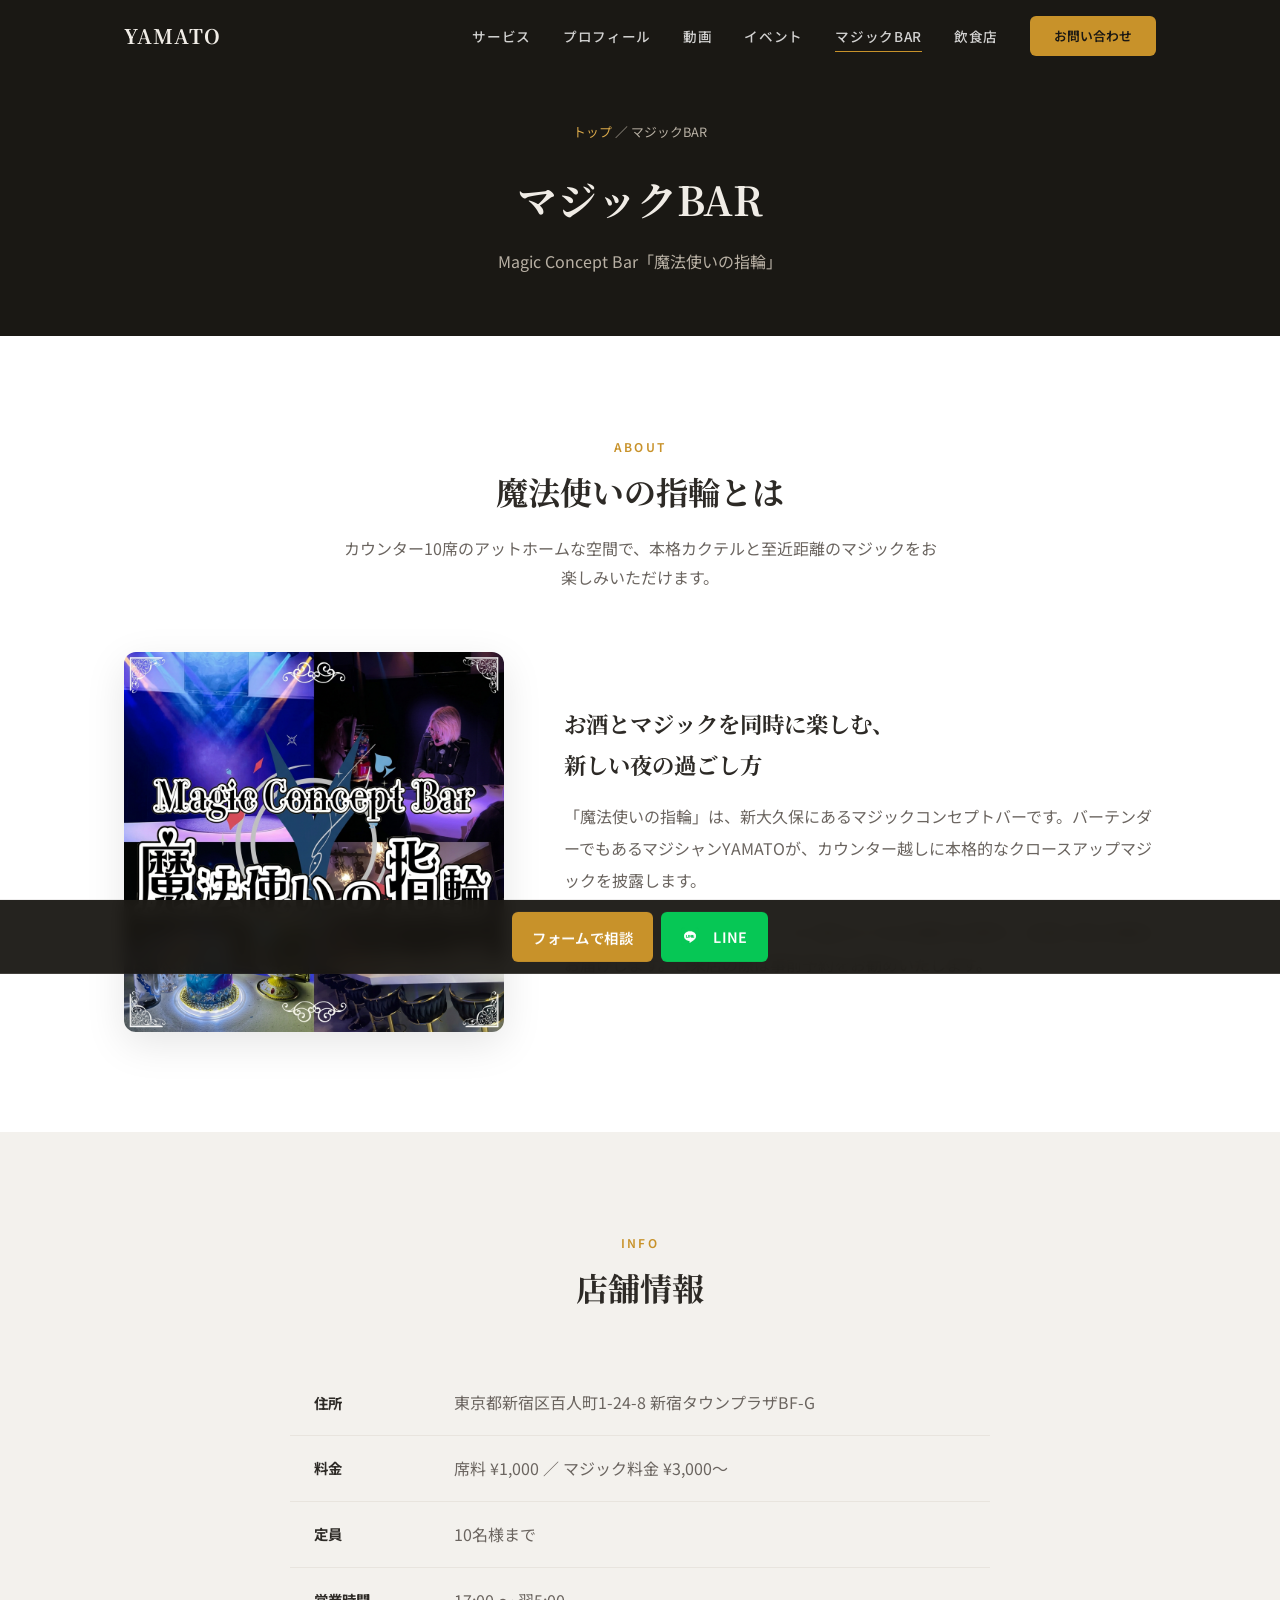
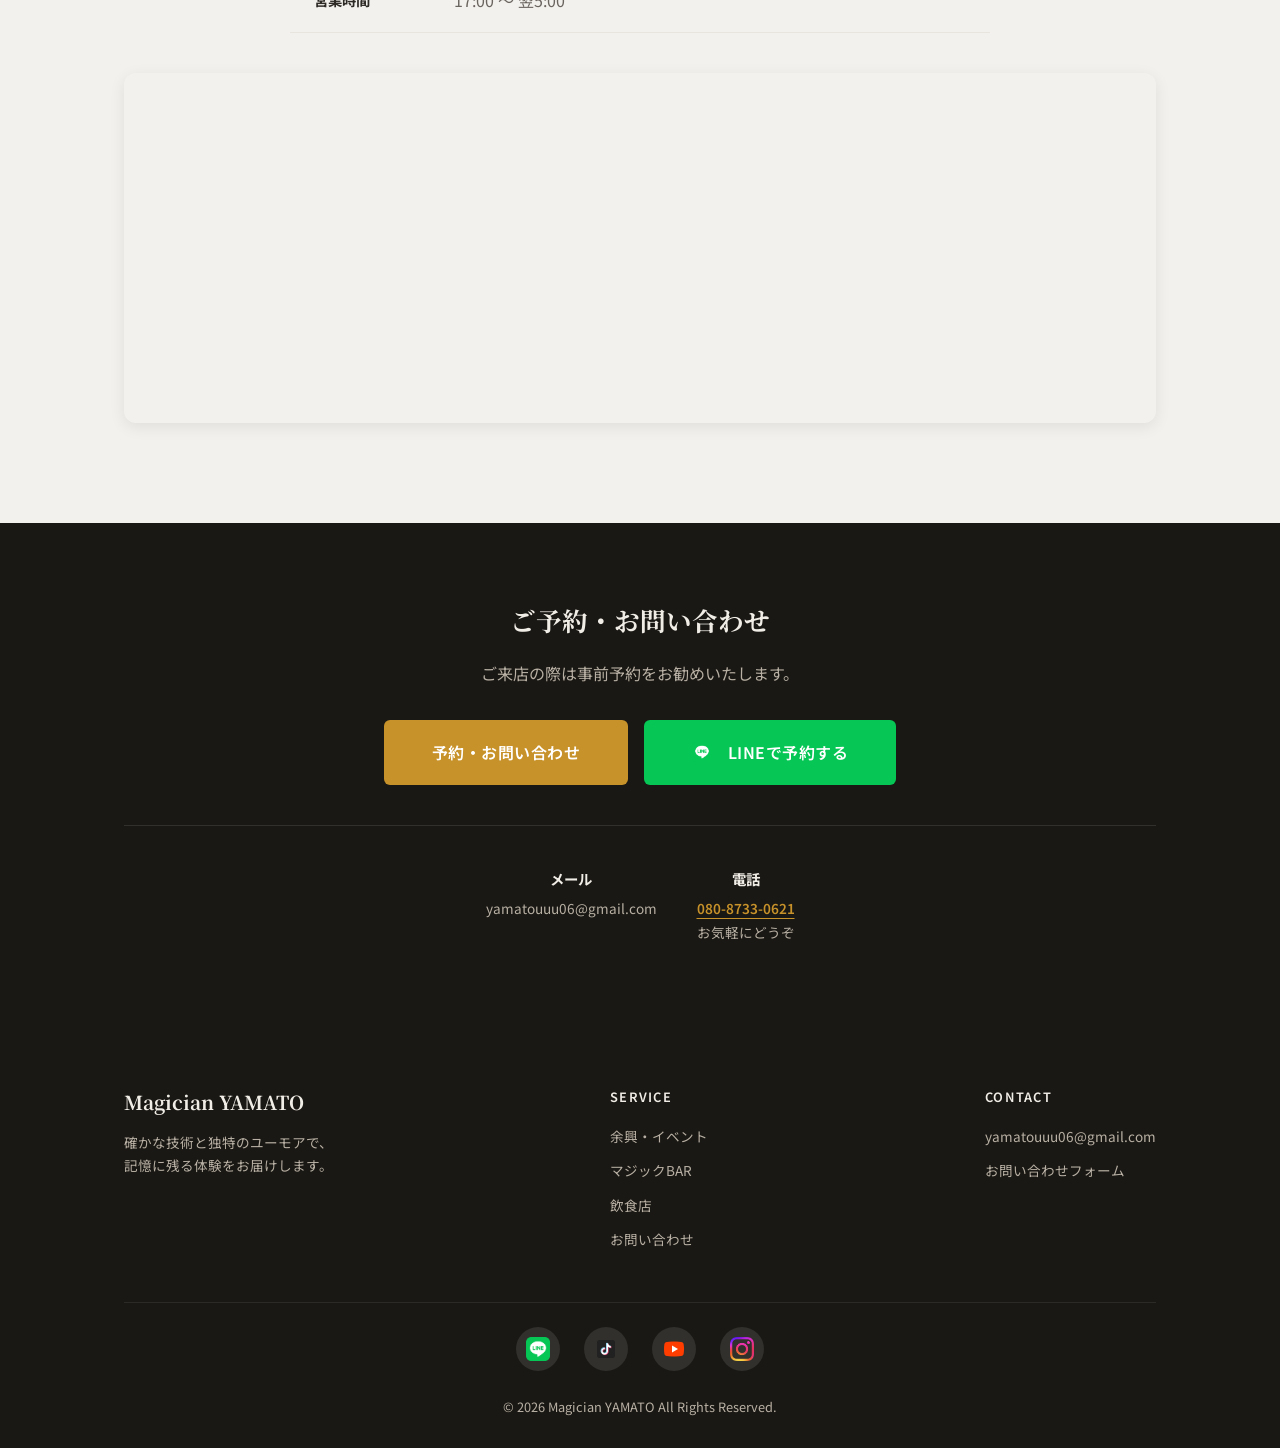
==== commit 3a3f27a9: "feat(ui): LINE相談ボタンの追加と電話番号のタップ発信対応 - 全ページのCTAおよび追尾ボタンに「LINEで相談する」を追加 - トップページのヒーロー領域にもLINEボタンを追加 - " ====
--- a/bar.html
+++ b/bar.html
@@ -106,15 +106,21 @@
         <div class="container">
             <h2 class="section-title" style="font-size: 1.6rem;">ご予約・お問い合わせ</h2>
             <p>ご来店の際は事前予約をお勧めいたします。</p>
-            <button type="button" class="btn btn-primary btn-lg" onclick="openContactModal()">予約・お問い合わせ</button>
+            <div class="cta-dual-buttons">
+                <button type="button" class="btn btn-primary btn-lg" onclick="openContactModal()">予約・お問い合わせ</button>
+                <a href="https://line.me/R/ti/p/@344pyyvy?ts=02022038&oat_content=url" target="_blank"
+                    rel="noopener noreferrer" class="btn btn-line btn-lg">
+                    <img src="images/sns/line.png" alt="" aria-hidden="true" style="margin-right: 8px;">LINEで予約する
+                </a>
+            </div>
             <div class="cta-contact-methods">
                 <div class="cta-method">
                     <strong>メール</strong>
                     yamatouuu06@gmail.com
                 </div>
                 <div class="cta-method">
-                    <strong>電話・LINE</strong>
-                    080-8733-0621<br>
+                    <strong>電話</strong>
+                    <a href="tel:08087330621" class="tel-link">080-8733-0621</a><br>
                     お気軽にどうぞ
                 </div>
             </div>
--- a/style.css
+++ b/style.css
@@ -792,6 +792,30 @@
   margin-bottom: 32px;
 }
 
+.cta-dual-buttons {
+  display: flex;
+  justify-content: center;
+  gap: 16px;
+  flex-wrap: wrap;
+}
+
+.btn-line {
+  background-color: #06C755;
+  color: #fff;
+}
+
+.btn-line:hover {
+  background-color: #05b04c;
+  transform: translateY(-1px);
+  box-shadow: 0 4px 12px rgba(6, 199, 85, 0.3);
+}
+
+.btn-line img {
+  width: 20px;
+  height: 20px;
+  vertical-align: middle;
+}
+
 .cta-contact-methods {
   display: flex;
   justify-content: center;
@@ -934,6 +958,20 @@
   color: var(--color-text-tertiary);
   font-size: 0.85rem;
   margin-top: 24px;
+}
+
+/* Tel Links */
+.tel-link {
+  color: var(--color-accent);
+  font-weight: 600;
+  text-decoration: underline;
+  text-underline-offset: 4px;
+  transition: opacity 0.3s ease, color 0.3s ease;
+}
+
+.tel-link:hover {
+  opacity: 0.8;
+  color: var(--color-text);
 }
 
 /* ======================================================
